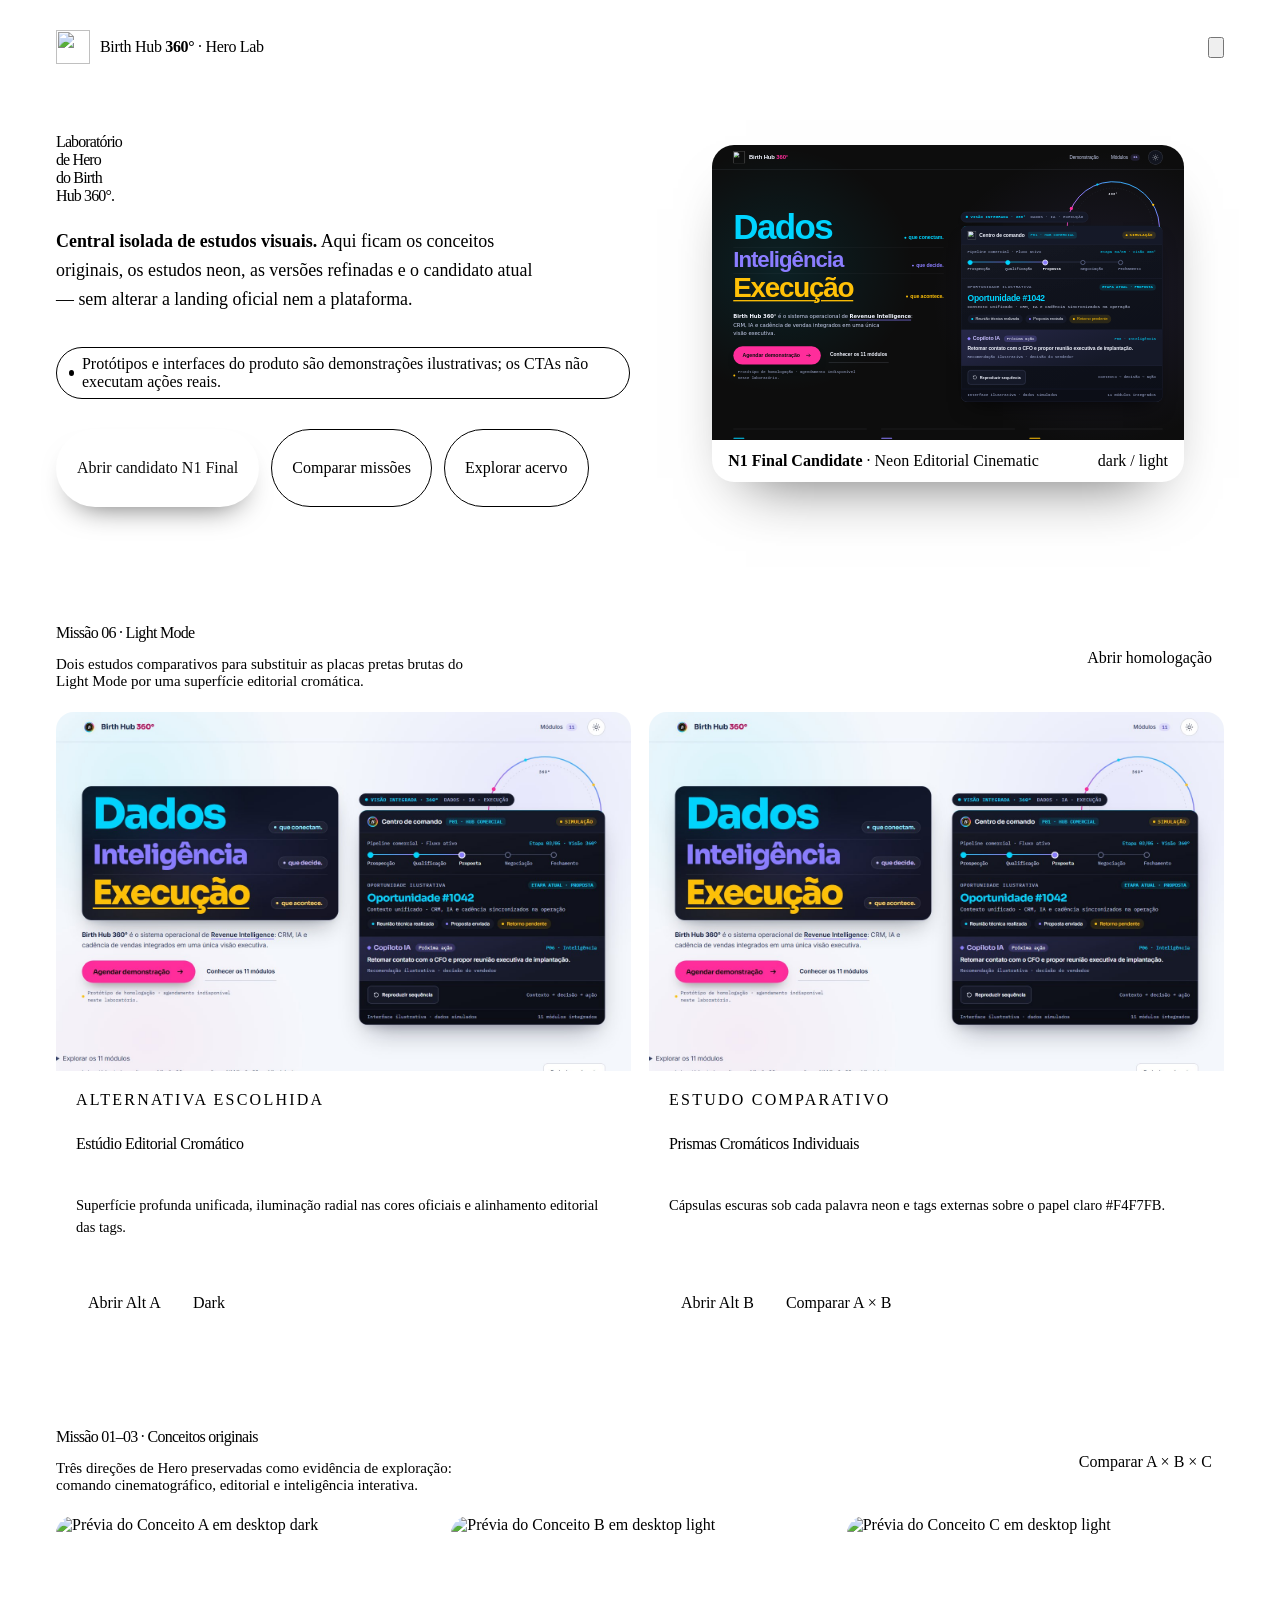
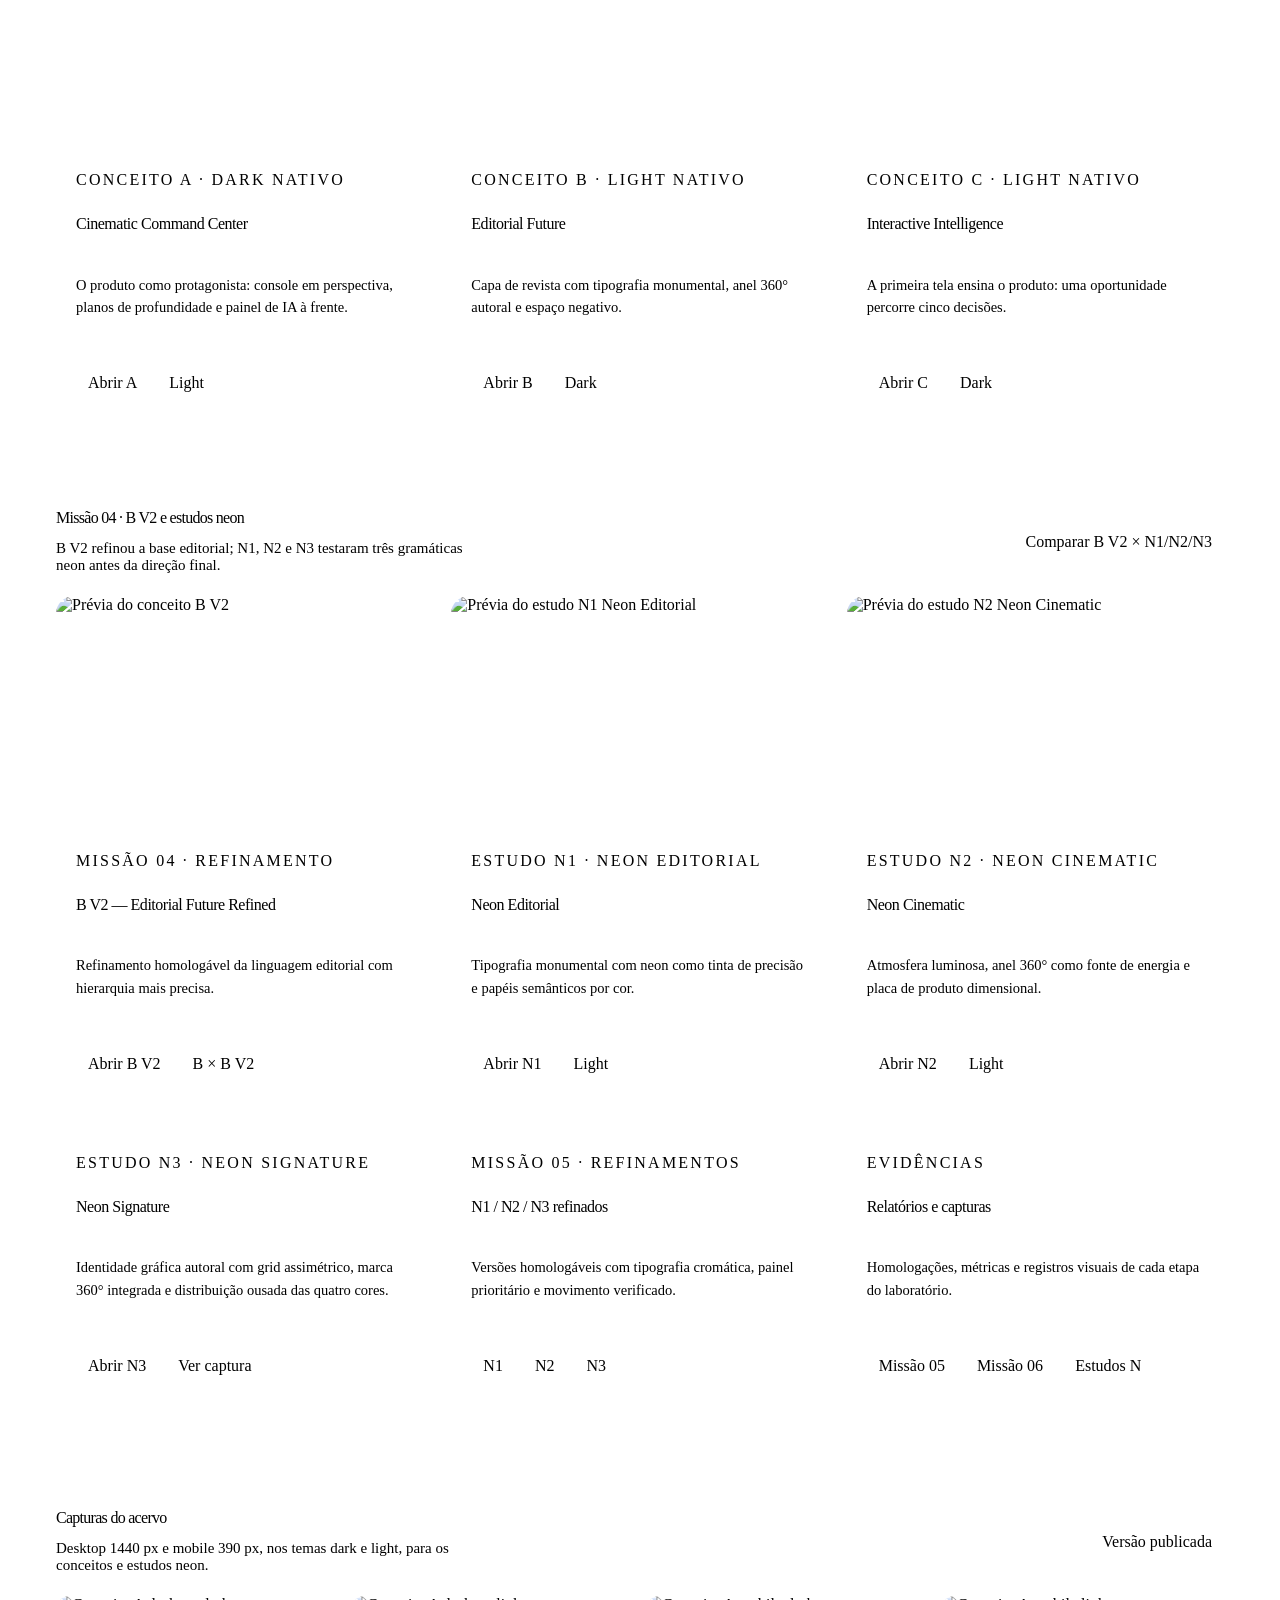
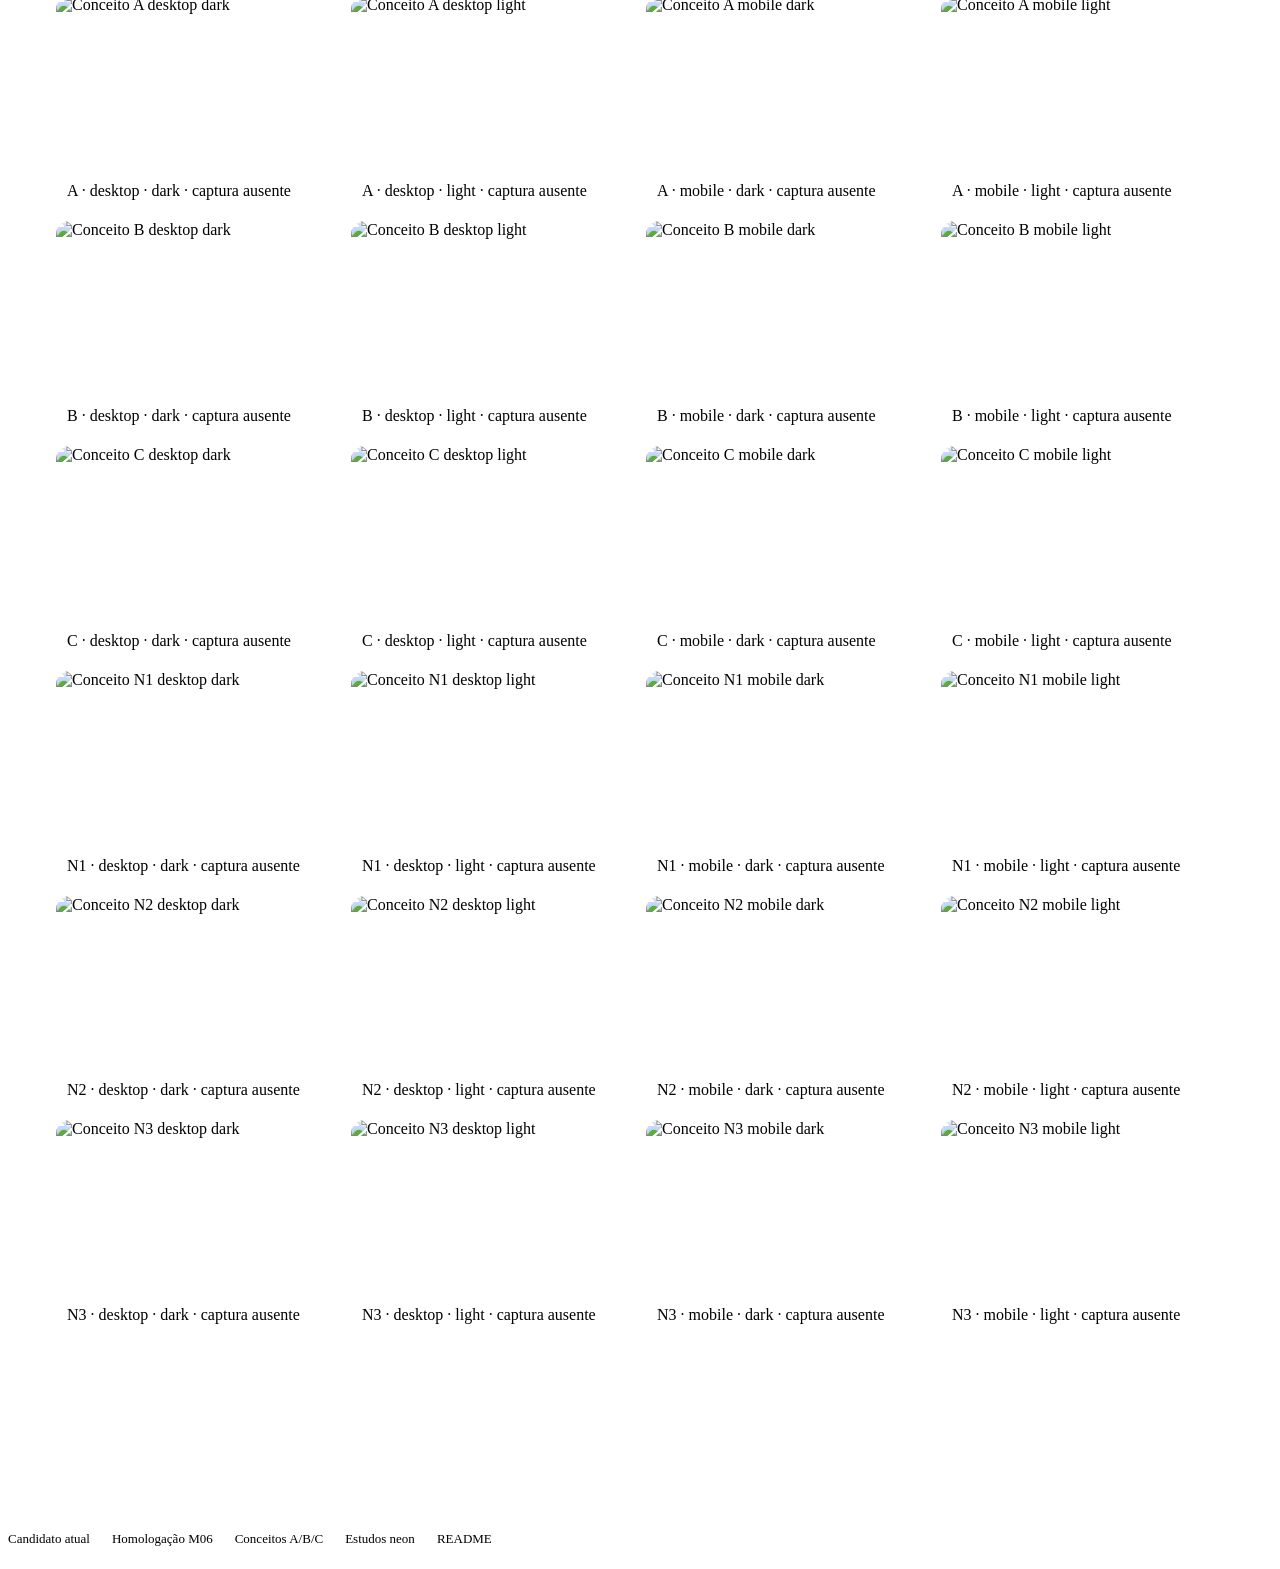
==== index.html @ 665f38ad "coisas novas" ====
<!doctype html>
<html lang="pt-BR" data-theme="dark" data-default="dark">
<head>
<!-- impeccable-disable overused-font -->
<meta charset="utf-8"><meta name="viewport" content="width=device-width,initial-scale=1">
<title>Birth Hub 360° · Laboratório de Hero</title>
<link rel="stylesheet" href="shared/base.css"><script src="shared/theme.js"></script>
<style>
p{text-wrap:pretty}
.wrap{max-width:1320px;margin:0 auto;padding:0 clamp(18px,4vw,48px) 88px}
.top{display:flex;justify-content:space-between;align-items:center;gap:14px;padding:22px 0 18px}
.brand{display:flex;align-items:center;gap:10px;font:700 18px var(--f-display);color:var(--title);letter-spacing:-.02em;text-decoration:none}
.brand img{width:34px;height:34px}.brand b{color:var(--accent-p)}
.hero{display:grid;grid-template-columns:minmax(0,1.02fr) minmax(430px,.98fr);gap:42px;align-items:center;padding:38px 0 52px;border-bottom:1px solid var(--line)}
h1{font:800 clamp(2.7rem,5.2vw,5.1rem)/.92 var(--f-display);letter-spacing:-.055em;color:var(--title);max-width:10ch;text-wrap:balance}
.lead{margin-top:22px;max-width:54ch;font-size:clamp(1rem,1.4vw,1.16rem);line-height:1.6;color:var(--text)}
.lead strong{color:var(--title)}
.warn{margin-top:16px;display:inline-flex;align-items:center;gap:8px;font:500 12px var(--f-mono);color:var(--accent-g);border:1px solid currentColor;border-radius:999px;padding:7px 12px}
.warn::before{content:'';width:6px;height:6px;border-radius:50%;background:currentColor}
.hero-acts{margin-top:30px;display:flex;flex-wrap:wrap;gap:12px}
.btn{display:inline-flex;align-items:center;justify-content:center;gap:10px;min-height:50px;padding:13px 20px;border-radius:999px;text-decoration:none;font:700 15px var(--f-display);border:1px solid transparent;transition:transform .22s var(--ease-out),box-shadow .22s var(--ease-out),border-color .2s var(--ease-out)}
.btn.primary{background:var(--accent-p);color:#0D0D0D;box-shadow:0 16px 30px -18px rgba(0,0,0,.65)}
html[data-theme="light"] .btn.primary{color:#fff}
html[data-theme="light"] .warn{color:#7A5200}
html[data-theme="light"] .hero-preview figcaption b{color:#02648F}
.btn.primary:hover{transform:translateY(-2px);box-shadow:0 20px 34px -18px rgba(0,0,0,.75)}
.btn.ghost{border-color:var(--line);color:var(--title);background:var(--surface)}
.btn.ghost:hover{border-color:var(--accent-i);transform:translateY(-2px)}
.hero-preview{position:relative;border:1px solid var(--line);border-radius:22px;overflow:hidden;background:var(--bg2);box-shadow:0 30px 60px -34px rgba(0,0,0,.65)}
.hero-preview .frame{position:relative;aspect-ratio:16/10;overflow:hidden}
.hero-preview iframe{position:absolute;left:0;top:0;width:1440px;height:900px;border:0;transform-origin:0 0;pointer-events:none}
.hero-preview figcaption{display:flex;justify-content:space-between;gap:12px;padding:12px 16px;border-top:1px solid var(--line);font:500 12px var(--f-mono);color:var(--muted)}
.hero-preview figcaption b{color:var(--accent-c);font-weight:600}
.section{padding:52px 0 8px}
.section-head{display:flex;justify-content:space-between;align-items:end;gap:24px;margin-bottom:22px}
h2{font:800 clamp(1.7rem,3vw,2.55rem)/1 var(--f-display);letter-spacing:-.045em;color:var(--title)}
.section-head p{max-width:56ch;margin:0;color:var(--muted);font-size:15px}
.grid{display:grid;gap:18px}
.grid.two{grid-template-columns:repeat(2,minmax(0,1fr))}
.grid.three{grid-template-columns:repeat(3,minmax(0,1fr))}
.card{display:flex;flex-direction:column;border:1px solid var(--line);border-radius:18px;background:var(--surface);overflow:hidden;min-width:0}
.card .thumb{position:relative;aspect-ratio:16/10;border-bottom:1px solid var(--line);background:var(--bg2);overflow:hidden}
.card .thumb img{display:block;width:100%;height:100%;object-fit:cover;object-position:top center}
.card .body{padding:20px;display:flex;flex-direction:column;gap:10px;flex:1}
.kicker{font:600 11px var(--f-mono);letter-spacing:.14em;color:var(--accent-i);text-transform:uppercase}
.card h3{font:700 21px/1.12 var(--f-display);letter-spacing:-.03em;color:var(--title)}
.card p{font-size:14.5px;line-height:1.55;color:var(--text)}
.actions{margin-top:auto;display:flex;flex-wrap:wrap;gap:8px;padding-top:8px}
.linkbtn{display:inline-flex;align-items:center;min-height:44px;padding:10px 12px;border:1px solid var(--line);border-radius:11px;text-decoration:none;color:var(--title);font:600 13px var(--f-ui);transition:border-color .2s var(--ease-out),color .2s var(--ease-out),transform .2s var(--ease-out)}
.linkbtn:hover{border-color:var(--accent-c);color:var(--accent-c);transform:translateY(-1px)}
.linkbtn.primary{background:var(--title);color:var(--bg);border-color:var(--title)}
.linkbtn.primary:hover{color:var(--bg);border-color:var(--title)}
.text-list{display:grid;gap:12px}
.item{display:grid;grid-template-columns:minmax(0,1fr) auto;gap:18px;align-items:center;padding:18px 0;border-top:1px solid var(--line)}
.item:last-child{border-bottom:1px solid var(--line)}
.item h3{font:700 19px/1.15 var(--f-display);color:var(--title);letter-spacing:-.03em}
.item p{margin-top:5px;color:var(--muted);font-size:14px;max-width:68ch}
.item .meta{font:600 11px var(--f-mono);letter-spacing:.1em;color:var(--accent-i);text-transform:uppercase}
.shots{margin-top:18px}
.sg{display:grid;grid-template-columns:repeat(4,minmax(0,1fr));gap:12px}
.sg figure{margin:0;border:1px solid var(--line);border-radius:14px;overflow:hidden;background:var(--surface)}
.sg img{display:block;width:100%;aspect-ratio:16/10;object-fit:cover;object-position:top center}
.sg figcaption{padding:9px 11px;font:500 11px var(--f-mono);color:var(--muted);border-top:1px solid var(--line)}
footer{margin-top:64px;padding-top:24px;border-top:1px solid var(--line);display:flex;flex-wrap:wrap;gap:10px 22px;align-items:center;font-size:13px}
footer a{min-height:44px;display:inline-flex;align-items:center;color:var(--muted);text-decoration:none;font-weight:500}
footer a:hover{color:var(--title)}
@media(max-width:980px){.hero{grid-template-columns:1fr;padding-top:28px}.hero-preview{max-width:760px}.grid.two,.grid.three{grid-template-columns:1fr}.sg{grid-template-columns:1fr 1fr}.section-head{align-items:start;flex-direction:column}}
@media(max-width:599px){.top{padding:16px 0}.brand{font-size:16px}.hero{padding:22px 0 38px}h1{font-size:clamp(2.35rem,12vw,3.4rem);max-width:none}.lead{font-size:15px}.hero-acts{flex-direction:column;align-items:stretch}.btn{width:100%}.hero-preview{border-radius:16px}.hero-preview figcaption{flex-direction:column;gap:4px}.item{grid-template-columns:1fr;gap:12px}.sg{grid-template-columns:1fr}.section{padding-top:40px}footer{flex-direction:column;align-items:flex-start}}
</style></head>
<body><div class="toast" role="status"></div>
<main class="wrap">
<header class="top"><a class="brand" href="#top"><img src="assets/brand/birthhub360-simbolo.svg" alt=""><span>Birth Hub <b>360°</b> · Hero Lab</span></a><button class="theme-btn" data-theme-toggle type="button" aria-pressed="true" aria-label="Ativar tema claro"><svg class="i-moon" viewBox="0 0 24 24" fill="none" stroke="currentColor" stroke-width="2"><path d="M21 12.8A9 9 0 1 1 11.2 3a7 7 0 0 0 9.8 9.8z"/></svg><svg class="i-sun" viewBox="0 0 24 24" fill="none" stroke="currentColor" stroke-width="2"><circle cx="12" cy="12" r="4"/><path d="M12 2v2M12 20v2M4.9 4.9l1.4 1.4M17.7 17.7l1.4 1.4M2 12h2M20 12h2M4.9 19.1l1.4-1.4M17.7 6.3l1.4-1.4"/></svg></button></header>

<section class="hero" id="top" aria-labelledby="lab-title">
<div>
<h1 id="lab-title">Laboratório de Hero do Birth Hub 360°.</h1>
<p class="lead"><strong>Central isolada de estudos visuais.</strong> Aqui ficam os conceitos originais, os estudos neon, as versões refinadas e o candidato atual — sem alterar a landing oficial nem a plataforma.</p>
<span class="warn">Protótipos e interfaces do produto são demonstrações ilustrativas; os CTAs não executam ações reais.</span>
<div class="hero-acts"><a class="btn primary" href="mission-06/n1-final/index.html?theme=dark">Abrir candidato N1 Final</a><a class="btn ghost" href="mission-06/compare.html">Comparar missões</a><a class="btn ghost" href="#acervo">Explorar acervo</a></div>
</div>
<figure class="hero-preview"><div class="frame"><iframe src="mission-06/n1-final/index.html?theme=dark" title="Prévia ao vivo do candidato N1 Final" loading="eager" tabindex="-1"></iframe></div><figcaption><span><b>N1 Final Candidate</b> · Neon Editorial Cinematic</span><span>dark / light</span></figcaption></figure>
</section>

<section class="section" id="light-mode" aria-labelledby="light-title">
<div class="section-head"><div><h2 id="light-title">Missão 06 · Light Mode</h2><p>Dois estudos comparativos para substituir as placas pretas brutas do Light Mode por uma superfície editorial cromática.</p></div><a class="linkbtn" href="mission-06/compare.html">Abrir homologação</a></div>
<div class="grid two">
<article class="card"><div class="thumb"><img src="mission-06/evidence/light-alt-a-desktop.jpg" alt="Light Mode Alternativa A — Estúdio Editorial Cromático" loading="lazy"></div><div class="body"><span class="kicker">Alternativa escolhida</span><h3>Estúdio Editorial Cromático</h3><p>Superfície profunda unificada, iluminação radial nas cores oficiais e alinhamento editorial das tags.</p><div class="actions"><a class="linkbtn primary" href="mission-06/light-alt-a/index.html?theme=light">Abrir Alt A</a><a class="linkbtn" href="mission-06/light-alt-a/index.html?theme=dark">Dark</a></div></div></article>
<article class="card"><div class="thumb"><img src="mission-06/evidence/light-alt-b-desktop.jpg" alt="Light Mode Alternativa B — Prismas Cromáticos Individuais" loading="lazy"></div><div class="body"><span class="kicker">Estudo comparativo</span><h3>Prismas Cromáticos Individuais</h3><p>Cápsulas escuras sob cada palavra neon e tags externas sobre o papel claro #F4F7FB.</p><div class="actions"><a class="linkbtn" href="mission-06/light-alt-b/index.html?theme=light">Abrir Alt B</a><a class="linkbtn" href="mission-06/compare.html">Comparar A × B</a></div></div></article>
</div>
</section>

<section class="section" id="conceitos" aria-labelledby="conceitos-title">
<div class="section-head"><div><h2 id="conceitos-title">Missão 01–03 · Conceitos originais</h2><p>Três direções de Hero preservadas como evidência de exploração: comando cinematográfico, editorial e inteligência interativa.</p></div><a class="linkbtn" href="compare.html">Comparar A × B × C</a></div>
<div class="grid three">
<article class="card"><div class="thumb"><img src="shots/a-desktop-dark.png" alt="Prévia do Conceito A em desktop dark" loading="lazy"></div><div class="body"><span class="kicker">Conceito A · dark nativo</span><h3>Cinematic Command Center</h3><p>O produto como protagonista: console em perspectiva, planos de profundidade e painel de IA à frente.</p><div class="actions"><a class="linkbtn primary" href="concept-a/index.html">Abrir A</a><a class="linkbtn" href="concept-a/index.html?theme=light">Light</a></div></div></article>
<article class="card"><div class="thumb"><img src="shots/b-desktop-light.png" alt="Prévia do Conceito B em desktop light" loading="lazy"></div><div class="body"><span class="kicker">Conceito B · light nativo</span><h3>Editorial Future</h3><p>Capa de revista com tipografia monumental, anel 360° autoral e espaço negativo.</p><div class="actions"><a class="linkbtn primary" href="concept-b/index.html">Abrir B</a><a class="linkbtn" href="concept-b/index.html?theme=dark">Dark</a></div></div></article>
<article class="card"><div class="thumb"><img src="shots/c-desktop-light.png" alt="Prévia do Conceito C em desktop light" loading="lazy"></div><div class="body"><span class="kicker">Conceito C · light nativo</span><h3>Interactive Intelligence</h3><p>A primeira tela ensina o produto: uma oportunidade percorre cinco decisões.</p><div class="actions"><a class="linkbtn primary" href="concept-c/index.html">Abrir C</a><a class="linkbtn" href="concept-c/index.html?theme=dark">Dark</a></div></div></article>
</div>
</section>

<section class="section" id="neon" aria-labelledby="neon-title">
<div class="section-head"><div><h2 id="neon-title">Missão 04 · B V2 e estudos neon</h2><p>B V2 refinou a base editorial; N1, N2 e N3 testaram três gramáticas neon antes da direção final.</p></div><a class="linkbtn" href="compare-neon.html">Comparar B V2 × N1/N2/N3</a></div>
<div class="grid three">
<article class="card"><div class="thumb"><img src="shots/b2-desktop-dark.png" alt="Prévia do conceito B V2" loading="lazy"></div><div class="body"><span class="kicker">Missão 04 · refinamento</span><h3>B V2 — Editorial Future Refined</h3><p>Refinamento homologável da linguagem editorial com hierarquia mais precisa.</p><div class="actions"><a class="linkbtn primary" href="concept-b2/index.html">Abrir B V2</a><a class="linkbtn" href="compare.html">B × B V2</a></div></div></article>
<article class="card"><div class="thumb"><img src="shots-n/n1-desktop-dark.png" alt="Prévia do estudo N1 Neon Editorial" loading="lazy"></div><div class="body"><span class="kicker">Estudo N1 · neon editorial</span><h3>Neon Editorial</h3><p>Tipografia monumental com neon como tinta de precisão e papéis semânticos por cor.</p><div class="actions"><a class="linkbtn" href="concept-n1/index.html">Abrir N1</a><a class="linkbtn" href="concept-n1/index.html?theme=light">Light</a></div></div></article>
<article class="card"><div class="thumb"><img src="shots-n/n2-desktop-dark.png" alt="Prévia do estudo N2 Neon Cinematic" loading="lazy"></div><div class="body"><span class="kicker">Estudo N2 · neon cinematic</span><h3>Neon Cinematic</h3><p>Atmosfera luminosa, anel 360° como fonte de energia e placa de produto dimensional.</p><div class="actions"><a class="linkbtn" href="concept-n2/index.html">Abrir N2</a><a class="linkbtn" href="concept-n2/index.html?theme=light">Light</a></div></div></article>
</div>
<div class="grid three" style="margin-top:18px">
<article class="card"><div class="body" style="padding-top:20px"><span class="kicker">Estudo N3 · neon signature</span><h3>Neon Signature</h3><p>Identidade gráfica autoral com grid assimétrico, marca 360° integrada e distribuição ousada das quatro cores.</p><div class="actions"><a class="linkbtn" href="concept-n3/index.html">Abrir N3</a><a class="linkbtn" href="shots-n/n3-desktop-dark.png" target="_blank" rel="noreferrer">Ver captura</a></div></div></article>
<article class="card"><div class="body" style="padding-top:20px"><span class="kicker">Missão 05 · refinamentos</span><h3>N1 / N2 / N3 refinados</h3><p>Versões homologáveis com tipografia cromática, painel prioritário e movimento verificado.</p><div class="actions"><a class="linkbtn" href="mission-05/n1/index.html">N1</a><a class="linkbtn" href="mission-05/n2/index.html">N2</a><a class="linkbtn" href="mission-05/n3/index.html">N3</a></div></div></article>
<article class="card"><div class="body" style="padding-top:20px"><span class="kicker">Evidências</span><h3>Relatórios e capturas</h3><p>Homologações, métricas e registros visuais de cada etapa do laboratório.</p><div class="actions"><a class="linkbtn" href="mission-05/RELATORIO.md">Missão 05</a><a class="linkbtn" href="mission-06/RELATORIO-MISSAO-06.md">Missão 06</a><a class="linkbtn" href="shots-n/RELATORIO.md">Estudos N</a></div></div></article>
</div>
</section>

<section class="section shots" id="acervo" aria-labelledby="acervo-title">
<div class="section-head"><div><h2 id="acervo-title">Capturas do acervo</h2><p>Desktop 1440 px e mobile 390 px, nos temas dark e light, para os conceitos e estudos neon.</p></div><a class="linkbtn" href="https://maarkssdn.github.io/Land-page/" target="_blank" rel="noreferrer">Versão publicada</a></div>
<div class="sg" id="sg"></div>
</section>
</main>
<footer><a href="mission-06/n1-final/index.html?theme=dark">Candidato atual</a><a href="mission-06/compare.html">Homologação M06</a><a href="compare.html">Conceitos A/B/C</a><a href="compare-neon.html">Estudos neon</a><a href="README.md">README</a></footer>
<script>
document.querySelectorAll('.thumb, .hero-preview .frame').forEach(function(t){var f=t.querySelector('iframe');if(!f)return;function fit(){f.style.transform='scale('+(t.clientWidth/1440)+')'}fit();addEventListener('resize',fit)});
var names=['a','b','c','n1','n2','n3'],modes=[['desktop','dark'],['desktop','light'],['mobile','dark'],['mobile','light']],sg=document.getElementById('sg');
names.forEach(function(n){var dir=(n==='n1'||n==='n2'||n==='n3')?'shots-n':'shots';modes.forEach(function(m){var f=document.createElement('figure'),i=new Image();i.loading='lazy';i.alt='Conceito '+n.toUpperCase()+' '+m[0]+' '+m[1];i.src=dir+'/'+n+'-'+m[0]+'-'+m[1]+'.png';i.onerror=function(){f.querySelector('figcaption').textContent+=' · captura ausente'};f.appendChild(i);var c=document.createElement('figcaption');c.textContent=n.toUpperCase()+' · '+m[0]+' · '+m[1];f.appendChild(c);sg.appendChild(f)})});
</script>
</body></html>
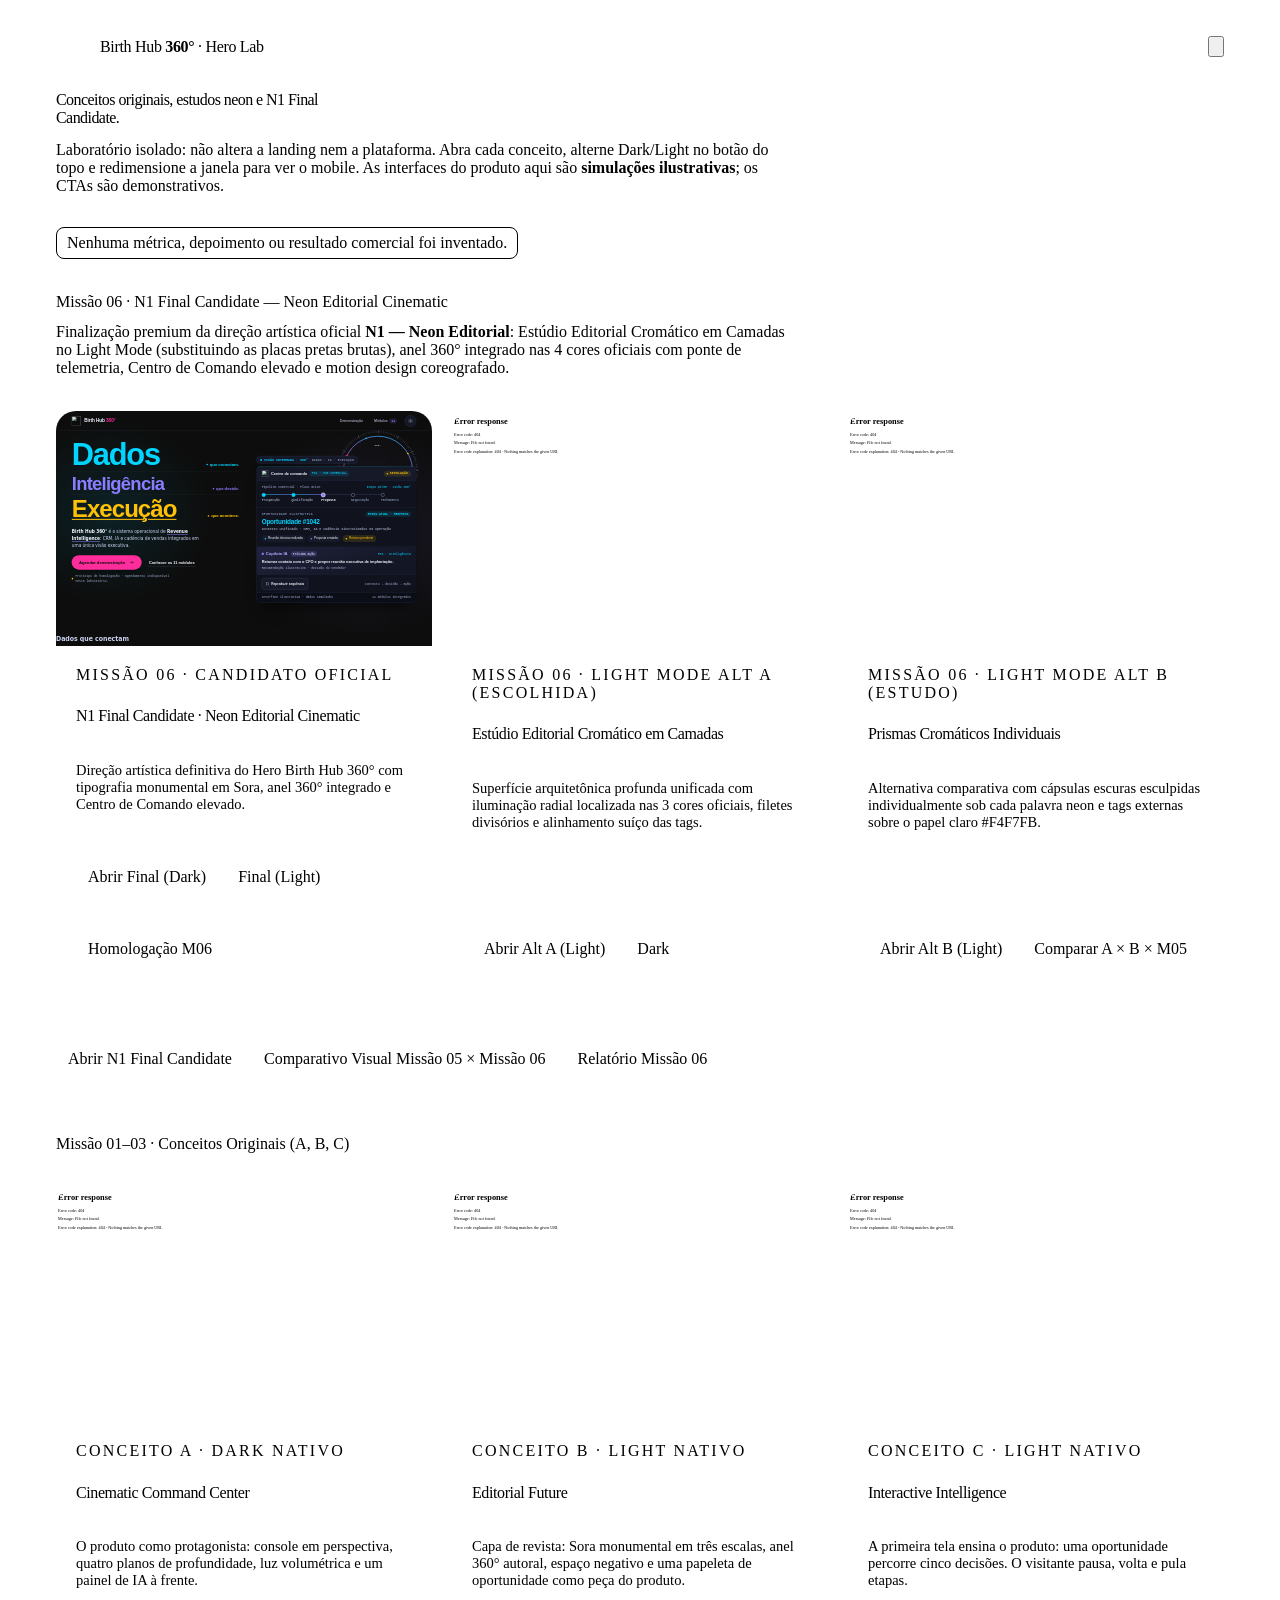
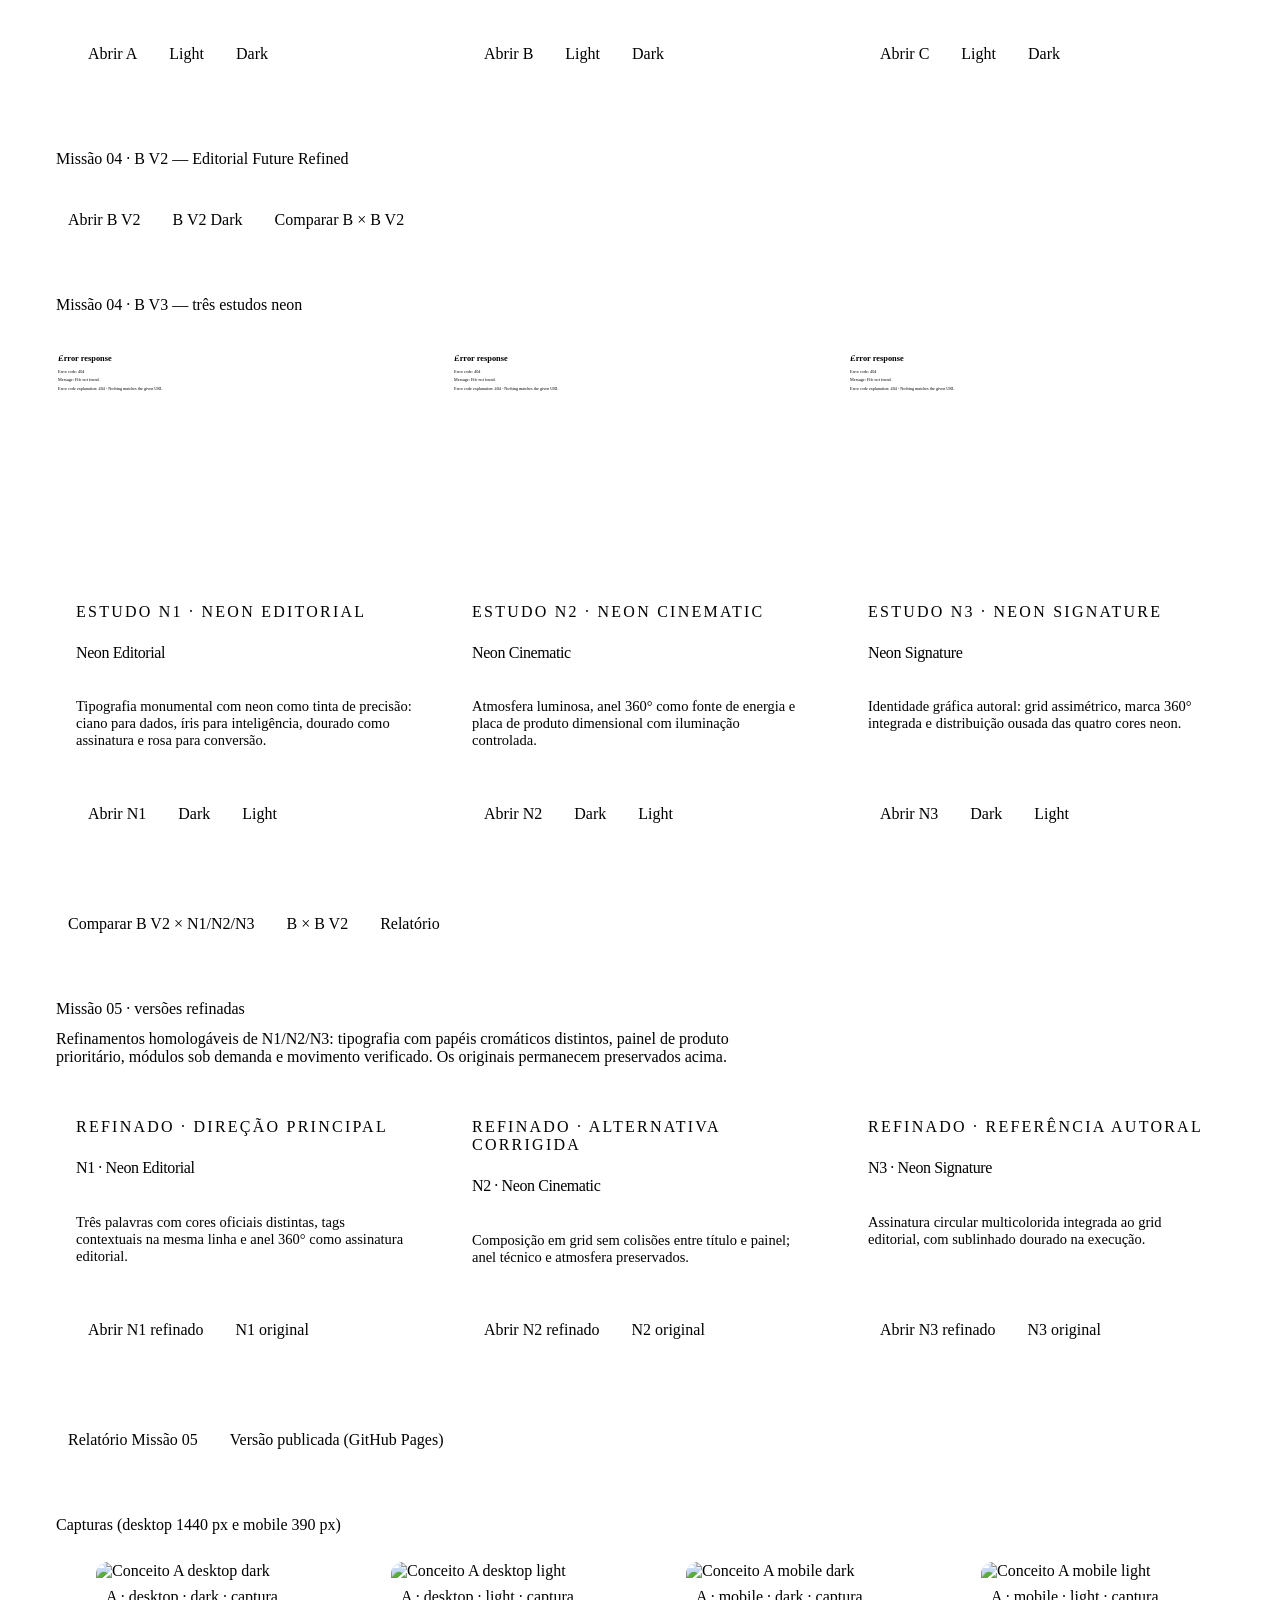
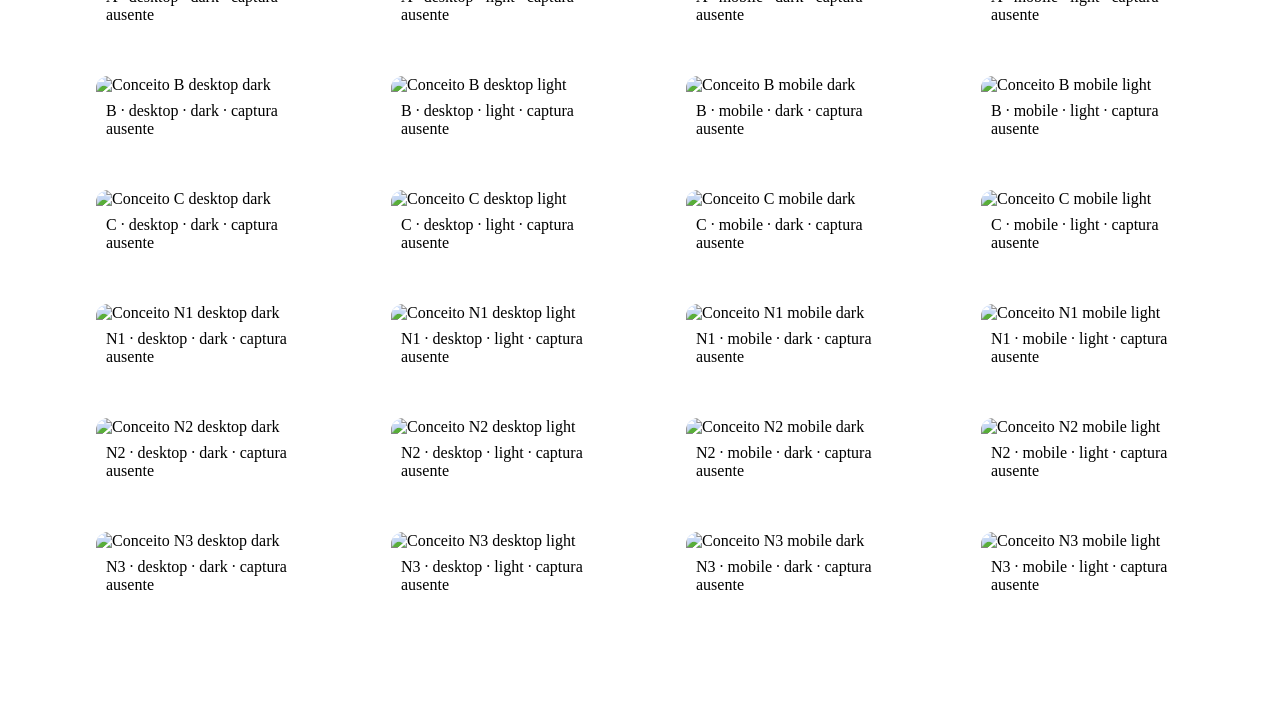
==== commit 1d9801c9: "chore: sincroniza alteracoes locais nao commitadas (PRODUCT/README/index/mission-06)" ====
--- a/index.html
+++ b/index.html
@@ -3,123 +3,108 @@
 <head>
 <!-- impeccable-disable overused-font -->
 <meta charset="utf-8"><meta name="viewport" content="width=device-width,initial-scale=1">
-<title>Birth Hub 360° · Laboratório de Hero</title>
+<title>Birth Hub 360° · Laboratório de Hero — conceitos e estudos neon</title>
 <link rel="stylesheet" href="shared/base.css"><script src="shared/theme.js"></script>
 <style>
-p{text-wrap:pretty}
-.wrap{max-width:1320px;margin:0 auto;padding:0 clamp(18px,4vw,48px) 88px}
-.top{display:flex;justify-content:space-between;align-items:center;gap:14px;padding:22px 0 18px}
-.brand{display:flex;align-items:center;gap:10px;font:700 18px var(--f-display);color:var(--title);letter-spacing:-.02em;text-decoration:none}
-.brand img{width:34px;height:34px}.brand b{color:var(--accent-p)}
-.hero{display:grid;grid-template-columns:minmax(0,1.02fr) minmax(430px,.98fr);gap:42px;align-items:center;padding:38px 0 52px;border-bottom:1px solid var(--line)}
-h1{font:800 clamp(2.7rem,5.2vw,5.1rem)/.92 var(--f-display);letter-spacing:-.055em;color:var(--title);max-width:10ch;text-wrap:balance}
-.lead{margin-top:22px;max-width:54ch;font-size:clamp(1rem,1.4vw,1.16rem);line-height:1.6;color:var(--text)}
-.lead strong{color:var(--title)}
-.warn{margin-top:16px;display:inline-flex;align-items:center;gap:8px;font:500 12px var(--f-mono);color:var(--accent-g);border:1px solid currentColor;border-radius:999px;padding:7px 12px}
-.warn::before{content:'';width:6px;height:6px;border-radius:50%;background:currentColor}
-.hero-acts{margin-top:30px;display:flex;flex-wrap:wrap;gap:12px}
-.btn{display:inline-flex;align-items:center;justify-content:center;gap:10px;min-height:50px;padding:13px 20px;border-radius:999px;text-decoration:none;font:700 15px var(--f-display);border:1px solid transparent;transition:transform .22s var(--ease-out),box-shadow .22s var(--ease-out),border-color .2s var(--ease-out)}
-.btn.primary{background:var(--accent-p);color:#0D0D0D;box-shadow:0 16px 30px -18px rgba(0,0,0,.65)}
-html[data-theme="light"] .btn.primary{color:#fff}
-html[data-theme="light"] .warn{color:#7A5200}
-html[data-theme="light"] .hero-preview figcaption b{color:#02648F}
-.btn.primary:hover{transform:translateY(-2px);box-shadow:0 20px 34px -18px rgba(0,0,0,.75)}
-.btn.ghost{border-color:var(--line);color:var(--title);background:var(--surface)}
-.btn.ghost:hover{border-color:var(--accent-i);transform:translateY(-2px)}
-.hero-preview{position:relative;border:1px solid var(--line);border-radius:22px;overflow:hidden;background:var(--bg2);box-shadow:0 30px 60px -34px rgba(0,0,0,.65)}
-.hero-preview .frame{position:relative;aspect-ratio:16/10;overflow:hidden}
-.hero-preview iframe{position:absolute;left:0;top:0;width:1440px;height:900px;border:0;transform-origin:0 0;pointer-events:none}
-.hero-preview figcaption{display:flex;justify-content:space-between;gap:12px;padding:12px 16px;border-top:1px solid var(--line);font:500 12px var(--f-mono);color:var(--muted)}
-.hero-preview figcaption b{color:var(--accent-c);font-weight:600}
-.section{padding:52px 0 8px}
-.section-head{display:flex;justify-content:space-between;align-items:end;gap:24px;margin-bottom:22px}
-h2{font:800 clamp(1.7rem,3vw,2.55rem)/1 var(--f-display);letter-spacing:-.045em;color:var(--title)}
-.section-head p{max-width:56ch;margin:0;color:var(--muted);font-size:15px}
-.grid{display:grid;gap:18px}
-.grid.two{grid-template-columns:repeat(2,minmax(0,1fr))}
-.grid.three{grid-template-columns:repeat(3,minmax(0,1fr))}
-.card{display:flex;flex-direction:column;border:1px solid var(--line);border-radius:18px;background:var(--surface);overflow:hidden;min-width:0}
-.card .thumb{position:relative;aspect-ratio:16/10;border-bottom:1px solid var(--line);background:var(--bg2);overflow:hidden}
-.card .thumb img{display:block;width:100%;height:100%;object-fit:cover;object-position:top center}
-.card .body{padding:20px;display:flex;flex-direction:column;gap:10px;flex:1}
-.kicker{font:600 11px var(--f-mono);letter-spacing:.14em;color:var(--accent-i);text-transform:uppercase}
-.card h3{font:700 21px/1.12 var(--f-display);letter-spacing:-.03em;color:var(--title)}
-.card p{font-size:14.5px;line-height:1.55;color:var(--text)}
-.actions{margin-top:auto;display:flex;flex-wrap:wrap;gap:8px;padding-top:8px}
-.linkbtn{display:inline-flex;align-items:center;min-height:44px;padding:10px 12px;border:1px solid var(--line);border-radius:11px;text-decoration:none;color:var(--title);font:600 13px var(--f-ui);transition:border-color .2s var(--ease-out),color .2s var(--ease-out),transform .2s var(--ease-out)}
-.linkbtn:hover{border-color:var(--accent-c);color:var(--accent-c);transform:translateY(-1px)}
-.linkbtn.primary{background:var(--title);color:var(--bg);border-color:var(--title)}
-.linkbtn.primary:hover{color:var(--bg);border-color:var(--title)}
-.text-list{display:grid;gap:12px}
-.item{display:grid;grid-template-columns:minmax(0,1fr) auto;gap:18px;align-items:center;padding:18px 0;border-top:1px solid var(--line)}
-.item:last-child{border-bottom:1px solid var(--line)}
-.item h3{font:700 19px/1.15 var(--f-display);color:var(--title);letter-spacing:-.03em}
-.item p{margin-top:5px;color:var(--muted);font-size:14px;max-width:68ch}
-.item .meta{font:600 11px var(--f-mono);letter-spacing:.1em;color:var(--accent-i);text-transform:uppercase}
-.shots{margin-top:18px}
-.sg{display:grid;grid-template-columns:repeat(4,minmax(0,1fr));gap:12px}
-.sg figure{margin:0;border:1px solid var(--line);border-radius:14px;overflow:hidden;background:var(--surface)}
-.sg img{display:block;width:100%;aspect-ratio:16/10;object-fit:cover;object-position:top center}
-.sg figcaption{padding:9px 11px;font:500 11px var(--f-mono);color:var(--muted);border-top:1px solid var(--line)}
-footer{margin-top:64px;padding-top:24px;border-top:1px solid var(--line);display:flex;flex-wrap:wrap;gap:10px 22px;align-items:center;font-size:13px}
-footer a{min-height:44px;display:inline-flex;align-items:center;color:var(--muted);text-decoration:none;font-weight:500}
-footer a:hover{color:var(--title)}
-@media(max-width:980px){.hero{grid-template-columns:1fr;padding-top:28px}.hero-preview{max-width:760px}.grid.two,.grid.three{grid-template-columns:1fr}.sg{grid-template-columns:1fr 1fr}.section-head{align-items:start;flex-direction:column}}
-@media(max-width:599px){.top{padding:16px 0}.brand{font-size:16px}.hero{padding:22px 0 38px}h1{font-size:clamp(2.35rem,12vw,3.4rem);max-width:none}.lead{font-size:15px}.hero-acts{flex-direction:column;align-items:stretch}.btn{width:100%}.hero-preview{border-radius:16px}.hero-preview figcaption{flex-direction:column;gap:4px}.item{grid-template-columns:1fr;gap:12px}.sg{grid-template-columns:1fr}.section{padding-top:40px}footer{flex-direction:column;align-items:flex-start}}
+.wrap{max-width:1280px;margin:0 auto;padding:28px clamp(18px,4vw,48px) 96px}
+header{display:flex;justify-content:space-between;align-items:center;gap:12px;margin-bottom:34px}
+.brand{display:flex;align-items:center;gap:10px;font:700 18px var(--f-display);color:var(--title);letter-spacing:-.02em}.brand img{width:34px}.brand b{color:var(--accent-p)}
+h1{font:700 clamp(1.9rem,3.6vw,3rem)/1.08 var(--f-display);letter-spacing:-.035em;color:var(--title);max-width:20em}
+.lead{margin-top:14px;max-width:46em;color:var(--text)}
+.warn{margin-top:16px;display:inline-block;font:500 12px var(--f-mono);color:var(--accent-g);border:1px solid currentColor;border-radius:8px;padding:6px 10px}
+.cards{margin-top:34px;display:grid;grid-template-columns:repeat(3,minmax(0,1fr));gap:20px}
+.c{display:flex;flex-direction:column;border:1px solid var(--line);border-radius:20px;background:var(--surface);overflow:hidden}
+.c .thumb{aspect-ratio:16/10;border-bottom:1px solid var(--line);background:var(--bg2);position:relative;overflow:hidden}
+.c iframe{position:absolute;left:0;top:0;width:1440px;height:900px;border:0;transform-origin:0 0;pointer-events:none}
+.c .b{padding:20px;display:flex;flex-direction:column;gap:10px;flex:1}
+.k{font:600 11px var(--f-mono);letter-spacing:.14em;color:var(--accent-i);text-transform:uppercase}
+.c h2{font:700 21px var(--f-display);letter-spacing:-.025em;color:var(--title)}
+.c p{font-size:14.5px}
+.row{margin-top:auto;display:flex;flex-wrap:wrap;gap:8px;padding-top:8px}
+.row a{font:600 13px var(--f-ui);text-decoration:none;color:var(--title);border:1px solid var(--line);border-radius:10px;padding:10px 12px;min-height:44px;display:inline-flex;align-items:center}
+.row a:hover{border-color:var(--accent-c);color:var(--accent-c)}.row a.p{background:var(--title);color:var(--bg);border-color:var(--title)}
+.shots{margin-top:44px}.shots h2{font:700 20px var(--f-display);color:var(--title);margin-bottom:12px}
+.sg{display:grid;grid-template-columns:repeat(4,1fr);gap:12px}.sg figure{border:1px solid var(--line);border-radius:12px;overflow:hidden;background:var(--surface)}.sg img{display:block;width:100%}.sg figcaption{font:500 11px var(--f-mono);padding:8px 10px;color:var(--muted)}
+@media(max-width:900px){.cards{grid-template-columns:1fr}.sg{grid-template-columns:1fr 1fr}}
 </style></head>
 <body><div class="toast" role="status"></div>
 <main class="wrap">
-<header class="top"><a class="brand" href="#top"><img src="assets/brand/birthhub360-simbolo.svg" alt=""><span>Birth Hub <b>360°</b> · Hero Lab</span></a><button class="theme-btn" data-theme-toggle type="button" aria-pressed="true" aria-label="Ativar tema claro"><svg class="i-moon" viewBox="0 0 24 24" fill="none" stroke="currentColor" stroke-width="2"><path d="M21 12.8A9 9 0 1 1 11.2 3a7 7 0 0 0 9.8 9.8z"/></svg><svg class="i-sun" viewBox="0 0 24 24" fill="none" stroke="currentColor" stroke-width="2"><circle cx="12" cy="12" r="4"/><path d="M12 2v2M12 20v2M4.9 4.9l1.4 1.4M17.7 17.7l1.4 1.4M2 12h2M20 12h2M4.9 19.1l1.4-1.4M17.7 6.3l1.4-1.4"/></svg></button></header>
+<header><div class="brand"><img src="assets/brand/birthhub360-simbolo.svg" alt=""><span>Birth Hub <b>360°</b> · Hero Lab</span></div>
+<button class="theme-btn" data-theme-toggle type="button" aria-pressed="true" aria-label="Ativar tema claro"><svg class="i-moon" viewBox="0 0 24 24" fill="none" stroke="currentColor" stroke-width="2"><path d="M21 12.8A9 9 0 1 1 11.2 3a7 7 0 0 0 9.8 9.8z"/></svg><svg class="i-sun" viewBox="0 0 24 24" fill="none" stroke="currentColor" stroke-width="2"><circle cx="12" cy="12" r="4"/><path d="M12 2v2M12 20v2M4.9 4.9l1.4 1.4M17.7 17.7l1.4 1.4M2 12h2M20 12h2M4.9 19.1l1.4-1.4M17.7 6.3l1.4-1.4"/></svg></button></header>
+<h1>Conceitos originais, estudos neon e N1 Final Candidate.</h1>
+<p class="lead">Laboratório isolado: não altera a landing nem a plataforma. Abra cada conceito, alterne Dark/Light no botão do topo e redimensione a janela para ver o mobile. As interfaces do produto aqui são <strong>simulações ilustrativas</strong>; os CTAs são demonstrativos.</p>
+<span class="warn">Nenhuma métrica, depoimento ou resultado comercial foi inventado.</span>
 
-<section class="hero" id="top" aria-labelledby="lab-title">
-<div>
-<h1 id="lab-title">Laboratório de Hero do Birth Hub 360°.</h1>
-<p class="lead"><strong>Central isolada de estudos visuais.</strong> Aqui ficam os conceitos originais, os estudos neon, as versões refinadas e o candidato atual — sem alterar a landing oficial nem a plataforma.</p>
-<span class="warn">Protótipos e interfaces do produto são demonstrações ilustrativas; os CTAs não executam ações reais.</span>
-<div class="hero-acts"><a class="btn primary" href="mission-06/n1-final/index.html?theme=dark">Abrir candidato N1 Final</a><a class="btn ghost" href="mission-06/compare.html">Comparar missões</a><a class="btn ghost" href="#acervo">Explorar acervo</a></div>
-</div>
-<figure class="hero-preview"><div class="frame"><iframe src="mission-06/n1-final/index.html?theme=dark" title="Prévia ao vivo do candidato N1 Final" loading="eager" tabindex="-1"></iframe></div><figcaption><span><b>N1 Final Candidate</b> · Neon Editorial Cinematic</span><span>dark / light</span></figcaption></figure>
+<section class="shots" style="margin-top:34px">
+  <h2>Missão 06 · N1 Final Candidate — Neon Editorial Cinematic</h2>
+  <p class="lead" style="margin-top:8px">Finalização premium da direção artística oficial <strong>N1 — Neon Editorial</strong>: Estúdio Editorial Cromático em Camadas no Light Mode (substituindo as placas pretas brutas), anel 360° integrado nas 4 cores oficiais com ponte de telemetria, Centro de Comando elevado e motion design coreografado.</p>
+  <div class="cards" aria-label="Missão 06 — N1 Final Candidate e Estudos Light Mode">
+    <article class="c">
+      <div class="thumb"><iframe src="mission-06/n1-final/index.html?theme=dark" title="Prévia N1 Final Candidate Dark" loading="lazy" tabindex="-1"></iframe></div>
+      <div class="b">
+        <span class="k">Missão 06 · Candidato Oficial</span>
+        <h2>N1 Final Candidate · Neon Editorial Cinematic</h2>
+        <p>Direção artística definitiva do Hero Birth Hub 360° com tipografia monumental em Sora, anel 360° integrado e Centro de Comando elevado.</p>
+        <div class="row">
+          <a class="p" href="mission-06/n1-final/index.html?theme=dark">Abrir Final (Dark)</a>
+          <a href="mission-06/n1-final/index.html?theme=light">Final (Light)</a>
+          <a href="mission-06/compare.html">Homologação M06</a>
+        </div>
+      </div>
+    </article>
+    <article class="c">
+      <div class="thumb"><iframe src="mission-06/light-alt-a/index.html?theme=light" title="Prévia Light Mode Alternativa A" loading="lazy" tabindex="-1"></iframe></div>
+      <div class="b">
+        <span class="k">Missão 06 · Light Mode Alt A (Escolhida)</span>
+        <h2>Estúdio Editorial Cromático em Camadas</h2>
+        <p>Superfície arquitetônica profunda unificada com iluminação radial localizada nas 3 cores oficiais, filetes divisórios e alinhamento suíço das tags.</p>
+        <div class="row">
+          <a class="p" href="mission-06/light-alt-a/index.html?theme=light">Abrir Alt A (Light)</a>
+          <a href="mission-06/light-alt-a/index.html?theme=dark">Dark</a>
+        </div>
+      </div>
+    </article>
+    <article class="c">
+      <div class="thumb"><iframe src="mission-06/light-alt-b/index.html?theme=light" title="Prévia Light Mode Alternativa B" loading="lazy" tabindex="-1"></iframe></div>
+      <div class="b">
+        <span class="k">Missão 06 · Light Mode Alt B (Estudo)</span>
+        <h2>Prismas Cromáticos Individuais</h2>
+        <p>Alternativa comparativa com cápsulas escuras esculpidas individualmente sob cada palavra neon e tags externas sobre o papel claro #F4F7FB.</p>
+        <div class="row">
+          <a class="p" href="mission-06/light-alt-b/index.html?theme=light">Abrir Alt B (Light)</a>
+          <a href="mission-06/compare.html">Comparar A × B × M05</a>
+        </div>
+      </div>
+    </article>
+  </div>
+  <div class="row" style="margin-top:18px">
+    <a class="p" href="mission-06/n1-final/index.html?theme=dark">Abrir N1 Final Candidate</a>
+    <a href="mission-06/compare.html">Comparativo Visual Missão 05 × Missão 06</a>
+    <a href="mission-06/RELATORIO-MISSAO-06.md">Relatório Missão 06</a>
+  </div>
 </section>
 
-<section class="section" id="light-mode" aria-labelledby="light-title">
-<div class="section-head"><div><h2 id="light-title">Missão 06 · Light Mode</h2><p>Dois estudos comparativos para substituir as placas pretas brutas do Light Mode por uma superfície editorial cromática.</p></div><a class="linkbtn" href="mission-06/compare.html">Abrir homologação</a></div>
-<div class="grid two">
-<article class="card"><div class="thumb"><img src="mission-06/evidence/light-alt-a-desktop.jpg" alt="Light Mode Alternativa A — Estúdio Editorial Cromático" loading="lazy"></div><div class="body"><span class="kicker">Alternativa escolhida</span><h3>Estúdio Editorial Cromático</h3><p>Superfície profunda unificada, iluminação radial nas cores oficiais e alinhamento editorial das tags.</p><div class="actions"><a class="linkbtn primary" href="mission-06/light-alt-a/index.html?theme=light">Abrir Alt A</a><a class="linkbtn" href="mission-06/light-alt-a/index.html?theme=dark">Dark</a></div></div></article>
-<article class="card"><div class="thumb"><img src="mission-06/evidence/light-alt-b-desktop.jpg" alt="Light Mode Alternativa B — Prismas Cromáticos Individuais" loading="lazy"></div><div class="body"><span class="kicker">Estudo comparativo</span><h3>Prismas Cromáticos Individuais</h3><p>Cápsulas escuras sob cada palavra neon e tags externas sobre o papel claro #F4F7FB.</p><div class="actions"><a class="linkbtn" href="mission-06/light-alt-b/index.html?theme=light">Abrir Alt B</a><a class="linkbtn" href="mission-06/compare.html">Comparar A × B</a></div></div></article>
-</div>
-</section>
-
-<section class="section" id="conceitos" aria-labelledby="conceitos-title">
-<div class="section-head"><div><h2 id="conceitos-title">Missão 01–03 · Conceitos originais</h2><p>Três direções de Hero preservadas como evidência de exploração: comando cinematográfico, editorial e inteligência interativa.</p></div><a class="linkbtn" href="compare.html">Comparar A × B × C</a></div>
-<div class="grid three">
-<article class="card"><div class="thumb"><img src="shots/a-desktop-dark.png" alt="Prévia do Conceito A em desktop dark" loading="lazy"></div><div class="body"><span class="kicker">Conceito A · dark nativo</span><h3>Cinematic Command Center</h3><p>O produto como protagonista: console em perspectiva, planos de profundidade e painel de IA à frente.</p><div class="actions"><a class="linkbtn primary" href="concept-a/index.html">Abrir A</a><a class="linkbtn" href="concept-a/index.html?theme=light">Light</a></div></div></article>
-<article class="card"><div class="thumb"><img src="shots/b-desktop-light.png" alt="Prévia do Conceito B em desktop light" loading="lazy"></div><div class="body"><span class="kicker">Conceito B · light nativo</span><h3>Editorial Future</h3><p>Capa de revista com tipografia monumental, anel 360° autoral e espaço negativo.</p><div class="actions"><a class="linkbtn primary" href="concept-b/index.html">Abrir B</a><a class="linkbtn" href="concept-b/index.html?theme=dark">Dark</a></div></div></article>
-<article class="card"><div class="thumb"><img src="shots/c-desktop-light.png" alt="Prévia do Conceito C em desktop light" loading="lazy"></div><div class="body"><span class="kicker">Conceito C · light nativo</span><h3>Interactive Intelligence</h3><p>A primeira tela ensina o produto: uma oportunidade percorre cinco decisões.</p><div class="actions"><a class="linkbtn primary" href="concept-c/index.html">Abrir C</a><a class="linkbtn" href="concept-c/index.html?theme=dark">Dark</a></div></div></article>
-</div>
-</section>
-
-<section class="section" id="neon" aria-labelledby="neon-title">
-<div class="section-head"><div><h2 id="neon-title">Missão 04 · B V2 e estudos neon</h2><p>B V2 refinou a base editorial; N1, N2 e N3 testaram três gramáticas neon antes da direção final.</p></div><a class="linkbtn" href="compare-neon.html">Comparar B V2 × N1/N2/N3</a></div>
-<div class="grid three">
-<article class="card"><div class="thumb"><img src="shots/b2-desktop-dark.png" alt="Prévia do conceito B V2" loading="lazy"></div><div class="body"><span class="kicker">Missão 04 · refinamento</span><h3>B V2 — Editorial Future Refined</h3><p>Refinamento homologável da linguagem editorial com hierarquia mais precisa.</p><div class="actions"><a class="linkbtn primary" href="concept-b2/index.html">Abrir B V2</a><a class="linkbtn" href="compare.html">B × B V2</a></div></div></article>
-<article class="card"><div class="thumb"><img src="shots-n/n1-desktop-dark.png" alt="Prévia do estudo N1 Neon Editorial" loading="lazy"></div><div class="body"><span class="kicker">Estudo N1 · neon editorial</span><h3>Neon Editorial</h3><p>Tipografia monumental com neon como tinta de precisão e papéis semânticos por cor.</p><div class="actions"><a class="linkbtn" href="concept-n1/index.html">Abrir N1</a><a class="linkbtn" href="concept-n1/index.html?theme=light">Light</a></div></div></article>
-<article class="card"><div class="thumb"><img src="shots-n/n2-desktop-dark.png" alt="Prévia do estudo N2 Neon Cinematic" loading="lazy"></div><div class="body"><span class="kicker">Estudo N2 · neon cinematic</span><h3>Neon Cinematic</h3><p>Atmosfera luminosa, anel 360° como fonte de energia e placa de produto dimensional.</p><div class="actions"><a class="linkbtn" href="concept-n2/index.html">Abrir N2</a><a class="linkbtn" href="concept-n2/index.html?theme=light">Light</a></div></div></article>
-</div>
-<div class="grid three" style="margin-top:18px">
-<article class="card"><div class="body" style="padding-top:20px"><span class="kicker">Estudo N3 · neon signature</span><h3>Neon Signature</h3><p>Identidade gráfica autoral com grid assimétrico, marca 360° integrada e distribuição ousada das quatro cores.</p><div class="actions"><a class="linkbtn" href="concept-n3/index.html">Abrir N3</a><a class="linkbtn" href="shots-n/n3-desktop-dark.png" target="_blank" rel="noreferrer">Ver captura</a></div></div></article>
-<article class="card"><div class="body" style="padding-top:20px"><span class="kicker">Missão 05 · refinamentos</span><h3>N1 / N2 / N3 refinados</h3><p>Versões homologáveis com tipografia cromática, painel prioritário e movimento verificado.</p><div class="actions"><a class="linkbtn" href="mission-05/n1/index.html">N1</a><a class="linkbtn" href="mission-05/n2/index.html">N2</a><a class="linkbtn" href="mission-05/n3/index.html">N3</a></div></div></article>
-<article class="card"><div class="body" style="padding-top:20px"><span class="kicker">Evidências</span><h3>Relatórios e capturas</h3><p>Homologações, métricas e registros visuais de cada etapa do laboratório.</p><div class="actions"><a class="linkbtn" href="mission-05/RELATORIO.md">Missão 05</a><a class="linkbtn" href="mission-06/RELATORIO-MISSAO-06.md">Missão 06</a><a class="linkbtn" href="shots-n/RELATORIO.md">Estudos N</a></div></div></article>
-</div>
-</section>
-
-<section class="section shots" id="acervo" aria-labelledby="acervo-title">
-<div class="section-head"><div><h2 id="acervo-title">Capturas do acervo</h2><p>Desktop 1440 px e mobile 390 px, nos temas dark e light, para os conceitos e estudos neon.</p></div><a class="linkbtn" href="https://maarkssdn.github.io/Land-page/" target="_blank" rel="noreferrer">Versão publicada</a></div>
-<div class="sg" id="sg"></div>
-</section>
+<section class="shots"><h2>Missão 01–03 · Conceitos Originais (A, B, C)</h2>
+<div class="cards" aria-label="Conceitos">
+<article class="c"><div class="thumb"><iframe src="concept-a/index.html?bare=1&amp;static=1" title="Prévia do conceito A" loading="lazy" tabindex="-1"></iframe></div><div class="b"><span class="k">Conceito A · dark nativo</span><h2>Cinematic Command Center</h2><p>O produto como protagonista: console em perspectiva, quatro planos de profundidade, luz volumétrica e um painel de IA à frente.</p><div class="row"><a class="p" href="concept-a/index.html">Abrir A</a><a href="concept-a/index.html?theme=light">Light</a><a href="concept-a/index.html?theme=dark">Dark</a></div></div></article>
+<article class="c"><div class="thumb"><iframe src="concept-b/index.html?bare=1&amp;static=1" title="Prévia do conceito B" loading="lazy" tabindex="-1"></iframe></div><div class="b"><span class="k">Conceito B · light nativo</span><h2>Editorial Future</h2><p>Capa de revista: Sora monumental em três escalas, anel 360° autoral, espaço negativo e uma papeleta de oportunidade como peça do produto.</p><div class="row"><a class="p" href="concept-b/index.html">Abrir B</a><a href="concept-b/index.html?theme=light">Light</a><a href="concept-b/index.html?theme=dark">Dark</a></div></div></article>
+<article class="c"><div class="thumb"><iframe src="concept-c/index.html?bare=1&amp;static=1" title="Prévia do conceito C" loading="lazy" tabindex="-1"></iframe></div><div class="b"><span class="k">Conceito C · light nativo</span><h2>Interactive Intelligence</h2><p>A primeira tela ensina o produto: uma oportunidade percorre cinco decisões. O visitante pausa, volta e pula etapas.</p><div class="row"><a class="p" href="concept-c/index.html">Abrir C</a><a href="concept-c/index.html?theme=light">Light</a><a href="concept-c/index.html?theme=dark">Dark</a></div></div></article>
+</div></section>
+<section class="shots"><h2>Missão 04 · B V2 — Editorial Future Refined</h2><div class="row"><a class="p" href="concept-b2/index.html">Abrir B V2</a><a href="concept-b2/index.html?theme=dark">B V2 Dark</a><a href="compare.html">Comparar B × B V2</a></div></section>
+<section class="shots"><h2>Missão 04 · B V3 — três estudos neon</h2><div class="cards" aria-label="Estudos neon">
+<article class="c"><div class="thumb"><iframe src="concept-n1/index.html?bare=1&amp;static=1&amp;theme=dark" title="Prévia do estudo N1" loading="lazy" tabindex="-1"></iframe></div><div class="b"><span class="k">Estudo N1 · neon editorial</span><h2>Neon Editorial</h2><p>Tipografia monumental com neon como tinta de precisão: ciano para dados, íris para inteligência, dourado como assinatura e rosa para conversão.</p><div class="row"><a class="p" href="concept-n1/index.html">Abrir N1</a><a href="concept-n1/index.html?theme=dark">Dark</a><a href="concept-n1/index.html?theme=light">Light</a></div></div></article>
+<article class="c"><div class="thumb"><iframe src="concept-n2/index.html?bare=1&amp;static=1&amp;theme=dark" title="Prévia do estudo N2" loading="lazy" tabindex="-1"></iframe></div><div class="b"><span class="k">Estudo N2 · neon cinematic</span><h2>Neon Cinematic</h2><p>Atmosfera luminosa, anel 360° como fonte de energia e placa de produto dimensional com iluminação controlada.</p><div class="row"><a class="p" href="concept-n2/index.html">Abrir N2</a><a href="concept-n2/index.html?theme=dark">Dark</a><a href="concept-n2/index.html?theme=light">Light</a></div></div></article>
+<article class="c"><div class="thumb"><iframe src="concept-n3/index.html?bare=1&amp;static=1&amp;theme=dark" title="Prévia do estudo N3" loading="lazy" tabindex="-1"></iframe></div><div class="b"><span class="k">Estudo N3 · neon signature</span><h2>Neon Signature</h2><p>Identidade gráfica autoral: grid assimétrico, marca 360° integrada e distribuição ousada das quatro cores neon.</p><div class="row"><a class="p" href="concept-n3/index.html">Abrir N3</a><a href="concept-n3/index.html?theme=dark">Dark</a><a href="concept-n3/index.html?theme=light">Light</a></div></div></article>
+</div><div class="row" style="margin-top:18px"><a class="p" href="compare-neon.html">Comparar B V2 × N1/N2/N3</a><a href="compare.html">B × B V2</a><a href="shots-n/RELATORIO.md">Relatório</a></div></section>
+<section class="shots"><h2>Missão 05 · versões refinadas</h2><p class="lead" style="margin-top:8px">Refinamentos homologáveis de N1/N2/N3: tipografia com papéis cromáticos distintos, painel de produto prioritário, módulos sob demanda e movimento verificado. Os originais permanecem preservados acima.</p><div class="cards" aria-label="Versões refinadas">
+<article class="c"><div class="b" style="padding-top:18px"><span class="k">Refinado · direção principal</span><h2>N1 · Neon Editorial</h2><p>Três palavras com cores oficiais distintas, tags contextuais na mesma linha e anel 360° como assinatura editorial.</p><div class="row"><a class="p" href="mission-05/n1/index.html">Abrir N1 refinado</a><a href="concept-n1/index.html">N1 original</a></div></div></article>
+<article class="c"><div class="b" style="padding-top:18px"><span class="k">Refinado · alternativa corrigida</span><h2>N2 · Neon Cinematic</h2><p>Composição em grid sem colisões entre título e painel; anel técnico e atmosfera preservados.</p><div class="row"><a class="p" href="mission-05/n2/index.html">Abrir N2 refinado</a><a href="concept-n2/index.html">N2 original</a></div></div></article>
+<article class="c"><div class="b" style="padding-top:18px"><span class="k">Refinado · referência autoral</span><h2>N3 · Neon Signature</h2><p>Assinatura circular multicolorida integrada ao grid editorial, com sublinhado dourado na execução.</p><div class="row"><a class="p" href="mission-05/n3/index.html">Abrir N3 refinado</a><a href="concept-n3/index.html">N3 original</a></div></div></article>
+</div><div class="row" style="margin-top:18px"><a href="mission-05/RELATORIO.md">Relatório Missão 05</a><a href="https://maarkssdn.github.io/Land-page/">Versão publicada (GitHub Pages)</a></div></section>
+<section class="shots" id="capturas"><h2>Capturas (desktop 1440 px e mobile 390 px)</h2><div class="sg" id="sg"></div></section>
 </main>
-<footer><a href="mission-06/n1-final/index.html?theme=dark">Candidato atual</a><a href="mission-06/compare.html">Homologação M06</a><a href="compare.html">Conceitos A/B/C</a><a href="compare-neon.html">Estudos neon</a><a href="README.md">README</a></footer>
 <script>
-document.querySelectorAll('.thumb, .hero-preview .frame').forEach(function(t){var f=t.querySelector('iframe');if(!f)return;function fit(){f.style.transform='scale('+(t.clientWidth/1440)+')'}fit();addEventListener('resize',fit)});
+document.querySelectorAll('.thumb').forEach(function(t){var f=t.querySelector('iframe');function fit(){f.style.transform='scale('+(t.clientWidth/1440)+')'}fit();addEventListener('resize',fit)});
 var names=['a','b','c','n1','n2','n3'],modes=[['desktop','dark'],['desktop','light'],['mobile','dark'],['mobile','light']],sg=document.getElementById('sg');
 names.forEach(function(n){var dir=(n==='n1'||n==='n2'||n==='n3')?'shots-n':'shots';modes.forEach(function(m){var f=document.createElement('figure'),i=new Image();i.loading='lazy';i.alt='Conceito '+n.toUpperCase()+' '+m[0]+' '+m[1];i.src=dir+'/'+n+'-'+m[0]+'-'+m[1]+'.png';i.onerror=function(){f.querySelector('figcaption').textContent+=' · captura ausente'};f.appendChild(i);var c=document.createElement('figcaption');c.textContent=n.toUpperCase()+' · '+m[0]+' · '+m[1];f.appendChild(c);sg.appendChild(f)})});
 </script>
